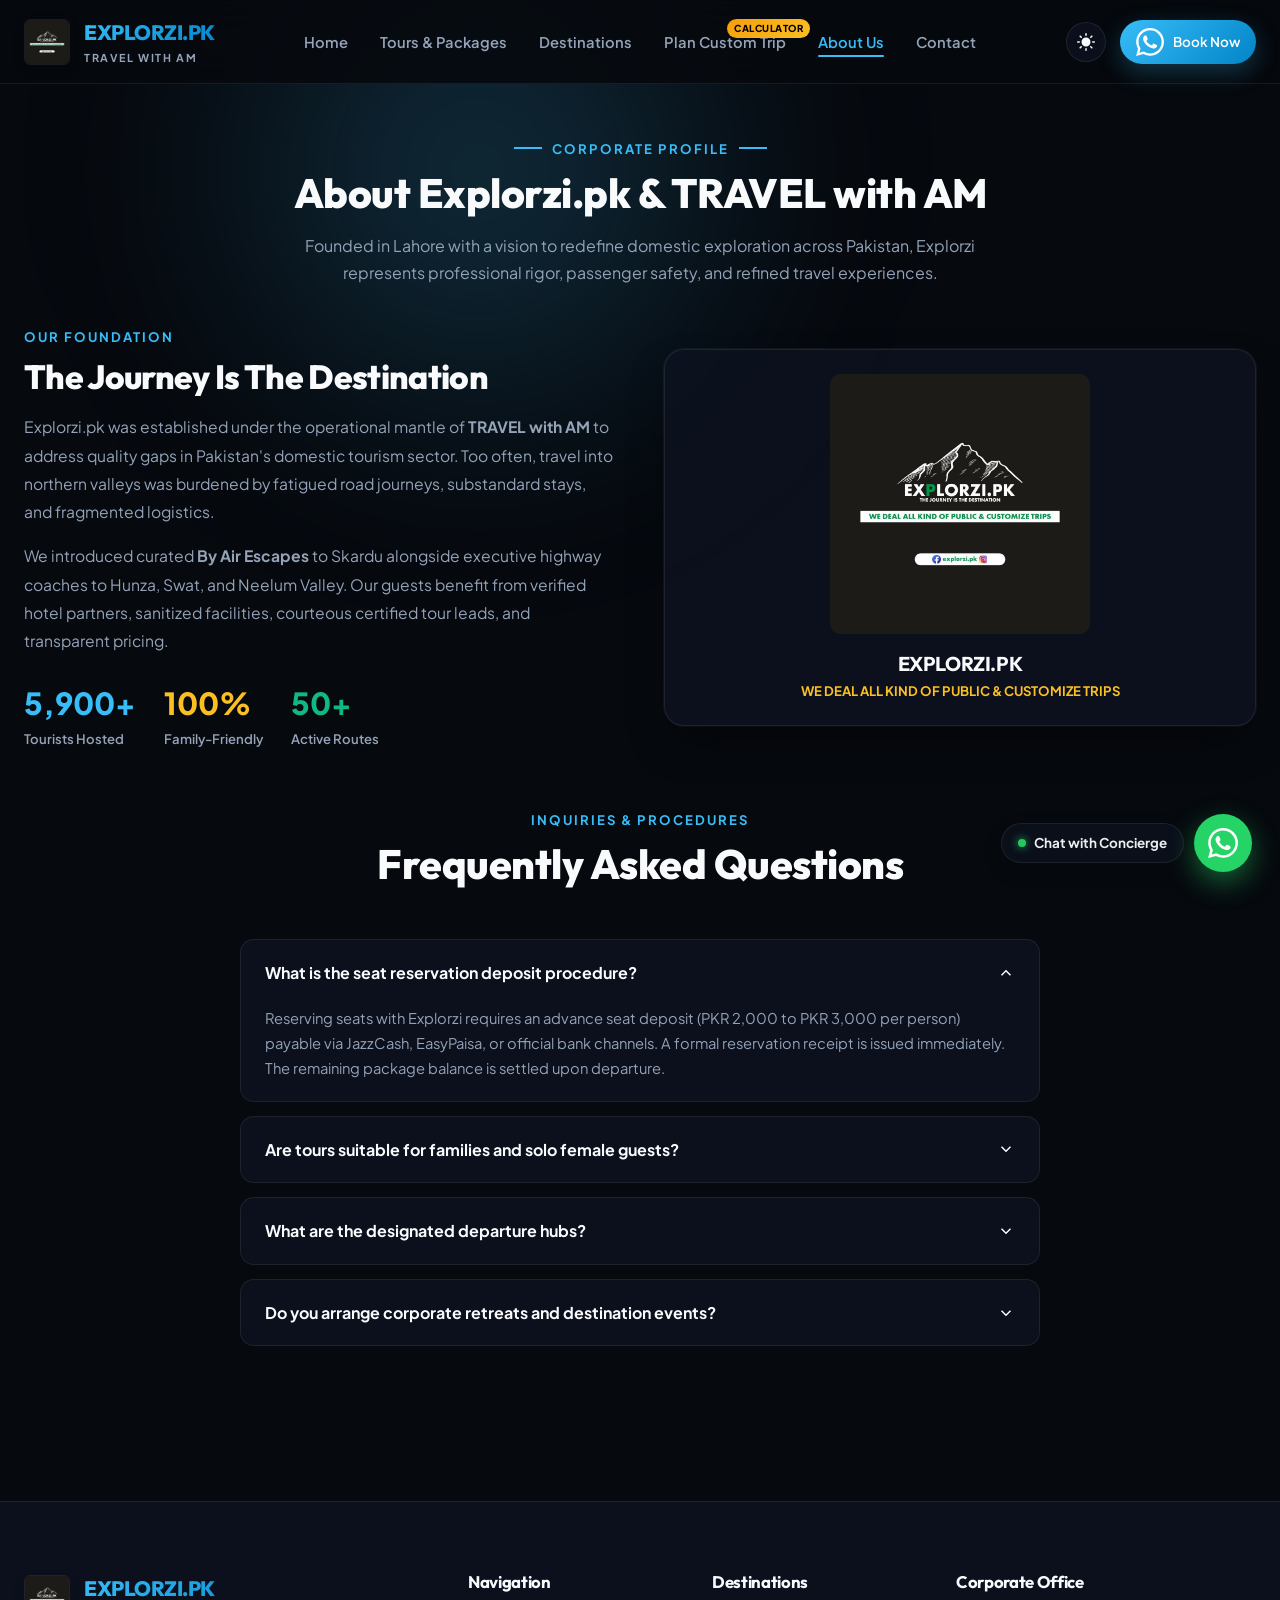
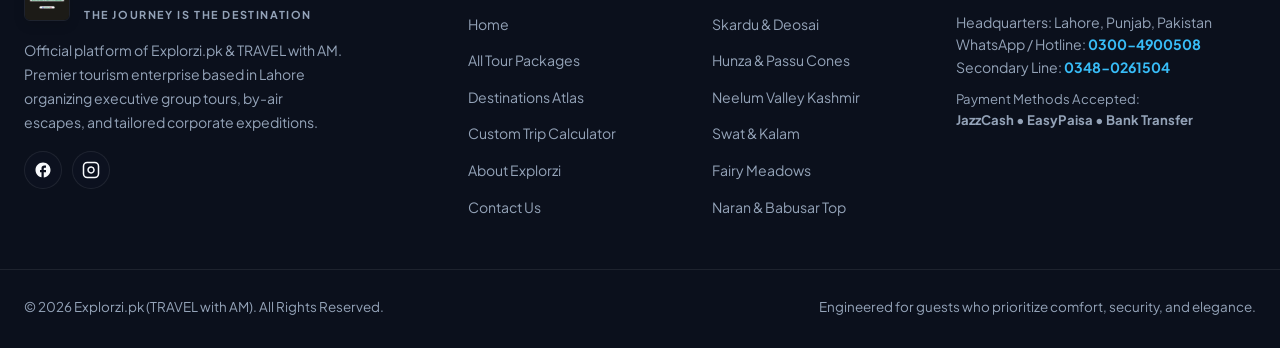
==== about.html @ ce05c4a3 "feat: complete Explorzi.pk executive website with 3D parallax, theme switch, interactive planner, an" ====
<!DOCTYPE html>
<html lang="en" data-theme="dark">
<head>
  <meta charset="UTF-8">
  <meta name="viewport" content="width=device-width, initial-scale=1.0">
  <title>About Explorzi - Explorzi.pk | TRAVEL with AM</title>
  <link rel="icon" type="image/x-icon" href="favicon.ico">
  <link rel="icon" type="image/png" sizes="32x32" href="assets/images/favicon-32x32.png">
  <link rel="icon" type="image/png" sizes="192x192" href="assets/images/favicon-192x192.png">
  <link rel="apple-touch-icon" sizes="180x180" href="assets/images/apple-touch-icon.png">
  <link rel="shortcut icon" href="assets/images/logo.png" type="image/png">
  <link rel="stylesheet" href="assets/css/style.css">
</head>
<body>

  <!-- Navigation Bar -->
  <nav class="navbar">
    <div class="container nav-container">
      <a href="index.html" class="nav-brand">
        <img src="assets/images/logo.png" alt="Explorzi.pk Logo" class="brand-logo">
        <div class="brand-text">
          <span class="brand-title">EXPLORZI.PK</span>
          <span class="brand-subtitle">TRAVEL WITH AM</span>
        </div>
      </a>

      <ul class="nav-links">
        <li><a href="index.html" class="nav-link ">Home</a></li>
        <li><a href="tours.html" class="nav-link ">Tours & Packages</a></li>
        <li><a href="destinations.html" class="nav-link ">Destinations</a></li>
        <li class="nav-badge-link">
          <a href="custom-trip.html" class="nav-link ">Plan Custom Trip</a>
          <span class="nav-badge">Calculator</span>
        </li>
        <li><a href="about.html" class="nav-link active">About Us</a></li>
        <li><a href="contact.html" class="nav-link ">Contact</a></li>
      </ul>

      <div class="nav-actions">
        <button class="theme-toggle-btn" aria-label="Toggle Theme"></button>
        <a href="https://wa.me/923004900508?text=Assalam-o-Alaikum%20Explorzi.pk!%20I%20would%20like%20to%20inquire%20about%20your%20tours." target="_blank" class="btn btn-primary btn-sm">
          <svg viewBox="0 0 24 24" width="28" height="28" fill="currentColor"><path d="M17.472 14.382c-.297-.149-1.758-.867-2.03-.967-.273-.099-.471-.148-.67.15-.197.297-.767.966-.94 1.164-.173.199-.347.223-.644.075-.297-.15-1.255-.463-2.39-1.475-.883-.788-1.48-1.761-1.653-2.059-.173-.297-.018-.458.13-.606.134-.133.298-.347.446-.52.149-.174.198-.298.298-.497.099-.198.05-.371-.025-.52-.075-.149-.669-1.612-.916-2.207-.242-.579-.487-.5-.669-.51-.173-.008-.371-.01-.57-.01-.198 0-.52.074-.792.372-.272.297-1.04 1.016-1.04 2.479 0 1.462 1.065 2.875 1.213 3.074.149.198 2.096 3.2 5.077 4.487.709.306 1.262.489 1.694.625.712.227 1.36.195 1.871.118.571-.085 1.758-.719 2.006-1.413.248-.694.248-1.289.173-1.413-.074-.124-.272-.198-.57-.347m-5.421 7.403h-.004a9.87 9.87 0 01-5.031-1.378l-.361-.214-3.741.982.998-3.648-.235-.374a9.86 9.86 0 01-1.51-5.26c.001-5.45 4.436-9.884 9.888-9.884 2.64 0 5.122 1.03 6.988 2.898a9.825 9.825 0 012.893 6.994c-.003 5.45-4.437 9.884-9.885 9.884m8.413-18.297A11.815 11.815 0 0012.05 0C5.495 0 .16 5.335.157 11.892c0 2.096.547 4.142 1.588 5.945L.057 24l6.305-1.654a11.882 11.882 0 005.683 1.448h.005c6.554 0 11.89-5.335 11.893-11.893a11.82 11.82 0 00-3.48-8.413z"/></svg>
          Book Now
        </a>
        <button class="mobile-nav-toggle" aria-label="Open Mobile Menu">
          <svg viewBox="0 0 24 24" fill="none" stroke="currentColor" stroke-width="2"><line x1="3" y1="12" x2="21" y2="12"></line><line x1="3" y1="6" x2="21" y2="6"></line><line x1="3" y1="18" x2="21" y2="18"></line></svg>
        </button>
      </div>
    </div>
  </nav>

  <!-- Mobile Drawer -->
  <div class="mobile-menu-overlay"></div>
  <aside class="mobile-menu">
    <div class="mobile-menu-header">
      <div class="nav-brand">
        <img src="assets/images/logo.png" alt="Explorzi Logo" style="height: 38px;">
        <span class="brand-title">EXPLORZI</span>
      </div>
      <button class="mobile-menu-close" aria-label="Close Menu" style="background:none;border:none;color:var(--text-main);cursor:pointer;">
        <svg width="22" height="22" viewBox="0 0 24 24" fill="none" stroke="currentColor" stroke-width="2"><line x1="18" y1="6" x2="6" y2="18"></line><line x1="6" y1="6" x2="18" y2="18"></line></svg>
      </button>
    </div>
    <ul class="mobile-menu-links">
      <li><a href="index.html" class="mobile-menu-link ">Home</a></li>
      <li><a href="tours.html" class="mobile-menu-link ">Tours & Packages</a></li>
      <li><a href="destinations.html" class="mobile-menu-link ">Destinations</a></li>
      <li><a href="custom-trip.html" class="mobile-menu-link ">Plan Custom Trip</a></li>
      <li><a href="about.html" class="mobile-menu-link active">About Us</a></li>
      <li><a href="contact.html" class="mobile-menu-link ">Contact</a></li>
    </ul>
    <div>
      <a href="https://wa.me/923004900508" target="_blank" class="btn btn-primary" style="width: 100%;">
        WhatsApp: 0300-4900508
      </a>
    </div>
  </aside>

  <div style="padding-top: 130px; padding-bottom: 30px; text-align: center;">
    <div class="container">
      <span class="hero-eyebrow" style="justify-content: center; margin-bottom: 10px;">
        <span class="hero-eyebrow-line"></span>
        <span>CORPORATE PROFILE</span>
        <span class="hero-eyebrow-line"></span>
      </span>
      <h1 class="section-title">About Explorzi.pk & TRAVEL with AM</h1>
      <p class="section-description" style="max-width: 720px; margin: 0 auto;">
        Founded in Lahore with a vision to redefine domestic exploration across Pakistan, Explorzi represents professional rigor, passenger safety, and refined travel experiences.
      </p>
    </div>
  </div>

  <section class="section" style="padding-top: 10px;">
    <div class="container">
      <div style="display: grid; grid-template-columns: repeat(auto-fit, minmax(320px, 1fr)); gap: 48px; align-items: center; margin-bottom: 60px;">
        <div>
          <span class="section-subtitle">OUR FOUNDATION</span>
          <h2 style="font-size: 2.1rem; font-weight: 800; margin-bottom: 16px;">The Journey Is The Destination</h2>
          <p style="color: var(--text-muted); font-size: 0.98rem; line-height: 1.8; margin-bottom: 16px;">
            Explorzi.pk was established under the operational mantle of <strong>TRAVEL with AM</strong> to address quality gaps in Pakistan's domestic tourism sector. Too often, travel into northern valleys was burdened by fatigued road journeys, substandard stays, and fragmented logistics.
          </p>
          <p style="color: var(--text-muted); font-size: 0.98rem; line-height: 1.8; margin-bottom: 24px;">
            We introduced curated <strong>By Air Escapes</strong> to Skardu alongside executive highway coaches to Hunza, Swat, and Neelum Valley. Our guests benefit from verified hotel partners, sanitized facilities, courteous certified tour leads, and transparent pricing.
          </p>
          <div style="display: flex; gap: 28px;">
            <div>
              <div style="font-size: 1.9rem; font-weight: 800; color: var(--primary);">5,900+</div>
              <div style="font-size: 0.82rem; color: var(--text-muted); font-weight: 600;">Tourists Hosted</div>
            </div>
            <div>
              <div style="font-size: 1.9rem; font-weight: 800; color: var(--accent-gold);">100%</div>
              <div style="font-size: 0.82rem; color: var(--text-muted); font-weight: 600;">Family-Friendly</div>
            </div>
            <div>
              <div style="font-size: 1.9rem; font-weight: 800; color: var(--accent-emerald);">50+</div>
              <div style="font-size: 0.82rem; color: var(--text-muted); font-weight: 600;">Active Routes</div>
            </div>
          </div>
        </div>

        <div class="card-3d-wrapper">
          <div class="card-3d" style="padding: 24px; text-align: center;">
            <img src="assets/images/logo.png" alt="Explorzi Mountain Crest" style="max-height: 260px; margin: 0 auto 18px; border-radius: var(--radius-sm);">
            <h3 style="font-size: 1.25rem;">EXPLORZI.PK</h3>
            <p style="font-size: 0.82rem; color: var(--accent-gold); font-weight: 700; text-transform: uppercase; margin-top: 4px;">
              WE DEAL ALL KIND OF PUBLIC & CUSTOMIZE TRIPS
            </p>
          </div>
        </div>
      </div>

      <!-- FAQ Accordion -->
      <div class="section-header">
        <span class="section-subtitle">INQUIRIES & PROCEDURES</span>
        <h2 class="section-title">Frequently Asked Questions</h2>
      </div>

      <div class="faq-wrap">
        <div class="faq-item active">
          <div class="faq-question">
            <span>What is the seat reservation deposit procedure?</span>
            <svg class="faq-icon" viewBox="0 0 24 24" fill="none" stroke="currentColor" stroke-width="2"><polyline points="6 9 12 15 18 9"></polyline></svg>
          </div>
          <div class="faq-answer">
            Reserving seats with Explorzi requires an advance seat deposit (PKR 2,000 to PKR 3,000 per person) payable via JazzCash, EasyPaisa, or official bank channels. A formal reservation receipt is issued immediately. The remaining package balance is settled upon departure.
          </div>
        </div>

        <div class="faq-item">
          <div class="faq-question">
            <span>Are tours suitable for families and solo female guests?</span>
            <svg class="faq-icon" viewBox="0 0 24 24" fill="none" stroke="currentColor" stroke-width="2"><polyline points="6 9 12 15 18 9"></polyline></svg>
          </div>
          <div class="faq-answer">
            Yes. Over sixty percent of our guests comprise families, couples, and female travel groups. We enforce rigorous safety codes, vetted hotels, and respectful staff protocols throughout all itineraries.
          </div>
        </div>

        <div class="faq-item">
          <div class="faq-question">
            <span>What are the designated departure hubs?</span>
            <svg class="faq-icon" viewBox="0 0 24 24" fill="none" stroke="currentColor" stroke-width="2"><polyline points="6 9 12 15 18 9"></polyline></svg>
          </div>
          <div class="faq-answer">
            Primary ground departures operate from Lahore (Thokar Niaz Baig / Kalma Chowk) and Islamabad/Rawalpindi (Motorway interchange terminals). Flight-inclusive packages depart from Islamabad International Airport, with connecting assistance for guests arriving from Karachi and other cities.
          </div>
        </div>

        <div class="faq-item">
          <div class="faq-question">
            <span>Do you arrange corporate retreats and destination events?</span>
            <svg class="faq-icon" viewBox="0 0 24 24" fill="none" stroke="currentColor" stroke-width="2"><polyline points="6 9 12 15 18 9"></polyline></svg>
          </div>
          <div class="faq-answer">
            Yes. We regularly handle corporate off-sites, destination weddings, and university delegations with dedicated coaches, private resort bookings, and specialized catering.
          </div>
        </div>
      </div>
    </div>
  </section>

  <!-- Booking Modal -->
  <div id="booking-modal" class="modal-overlay">
    <div class="modal-content">
      <button class="modal-close-btn" aria-label="Close Modal">&times;</button>
      <div style="margin-bottom: 20px;">
        <span class="tour-category-tag" style="position: static; display: inline-block; margin-bottom: 8px;">RESERVATION REQUEST</span>
        <h3 id="modal-tour-title" style="font-size: 1.4rem; margin-bottom: 4px;">Tour Reservation</h3>
        <div style="display: flex; gap: 14px; font-weight: 700; color: var(--accent-gold); font-size: 0.95rem;">
          <span id="modal-tour-price">PKR 0</span>
          <span>/</span>
          <span id="modal-tour-days">5 Days</span>
        </div>
      </div>

      <form id="modal-booking-form">
        <input type="hidden" id="modal-input-tour" value="">
        <div class="calc-group" style="margin-bottom: 12px;">
          <label>Full Name</label>
          <input type="text" id="modal-input-name" class="calc-control" placeholder="e.g. Muhammad Ali" required>
        </div>
        <div class="calc-group" style="margin-bottom: 12px;">
          <label>WhatsApp / Mobile Number</label>
          <input type="tel" id="modal-input-phone" class="calc-control" placeholder="0300 1234567" required>
        </div>
        <div style="display: grid; grid-template-columns: 1fr 1fr; gap: 12px; margin-bottom: 18px;">
          <div class="calc-group">
            <label>Number of Seats</label>
            <input type="number" id="modal-input-seats" class="calc-control" value="1" min="1" max="50" required>
          </div>
          <div class="calc-group">
            <label>Departure City</label>
            <select id="modal-input-city" class="calc-control">
              <option value="Lahore">Lahore (Thokar / Kalma Chowk)</option>
              <option value="Islamabad">Islamabad / Rawalpindi</option>
              <option value="Karachi">Karachi (Transit via ISB)</option>
              <option value="Faisalabad">Faisalabad</option>
            </select>
          </div>
        </div>
        <button type="submit" class="btn btn-primary" style="width: 100%; padding: 14px;">
          Confirm & Send Reservation to WhatsApp
        </button>
        <p style="font-size: 0.78rem; color: var(--text-muted); text-align: center; margin-top: 10px;">
          Advance seat reservation deposit is PKR 2,000 - 3,000 per person. Remaining balance is cleared upon departure.
        </p>
      </form>
    </div>
  </div>

  <!-- OFFICIAL WHATSAPP FLOATING WIDGET -->
  <a href="https://wa.me/923004900508?text=Assalam-o-Alaikum%20Explorzi.pk!%20I%20would%20like%20to%20inquire%20about%20your%20tours." target="_blank" class="whatsapp-widget" aria-label="Chat on WhatsApp">
    <div class="whatsapp-chip">
      <span class="whatsapp-dot"></span>
      <span>Chat with Concierge</span>
    </div>
    <div class="whatsapp-official-btn">
      <svg viewBox="0 0 24 24" width="28" height="28" fill="currentColor"><path d="M17.472 14.382c-.297-.149-1.758-.867-2.03-.967-.273-.099-.471-.148-.67.15-.197.297-.767.966-.94 1.164-.173.199-.347.223-.644.075-.297-.15-1.255-.463-2.39-1.475-.883-.788-1.48-1.761-1.653-2.059-.173-.297-.018-.458.13-.606.134-.133.298-.347.446-.52.149-.174.198-.298.298-.497.099-.198.05-.371-.025-.52-.075-.149-.669-1.612-.916-2.207-.242-.579-.487-.5-.669-.51-.173-.008-.371-.01-.57-.01-.198 0-.52.074-.792.372-.272.297-1.04 1.016-1.04 2.479 0 1.462 1.065 2.875 1.213 3.074.149.198 2.096 3.2 5.077 4.487.709.306 1.262.489 1.694.625.712.227 1.36.195 1.871.118.571-.085 1.758-.719 2.006-1.413.248-.694.248-1.289.173-1.413-.074-.124-.272-.198-.57-.347m-5.421 7.403h-.004a9.87 9.87 0 01-5.031-1.378l-.361-.214-3.741.982.998-3.648-.235-.374a9.86 9.86 0 01-1.51-5.26c.001-5.45 4.436-9.884 9.888-9.884 2.64 0 5.122 1.03 6.988 2.898a9.825 9.825 0 012.893 6.994c-.003 5.45-4.437 9.884-9.885 9.884m8.413-18.297A11.815 11.815 0 0012.05 0C5.495 0 .16 5.335.157 11.892c0 2.096.547 4.142 1.588 5.945L.057 24l6.305-1.654a11.882 11.882 0 005.683 1.448h.005c6.554 0 11.89-5.335 11.893-11.893a11.82 11.82 0 00-3.48-8.413z"/></svg>
    </div>
  </a>

  <!-- Footer -->
  <footer class="footer">
    <div class="container footer-grid">
      <div class="footer-brand">
        <a href="index.html" class="nav-brand">
          <img src="assets/images/logo.png" alt="Explorzi Logo" class="brand-logo">
          <div class="brand-text">
            <span class="brand-title">EXPLORZI.PK</span>
            <span class="brand-subtitle">THE JOURNEY IS THE DESTINATION</span>
          </div>
        </a>
        <p class="footer-desc">
          Official platform of Explorzi.pk & TRAVEL with AM. Premier tourism enterprise based in Lahore organizing executive group tours, by-air escapes, and tailored corporate expeditions.
        </p>
        <div class="social-links">
          <a href="https://www.facebook.com/explorzi.pk/" target="_blank" class="social-icon-btn" aria-label="Facebook">
            <svg width="18" height="18" viewBox="0 0 24 24" fill="currentColor"><path d="M22 12c0-5.52-4.48-10-10-10S2 6.48 2 12c0 4.84 3.44 8.87 8 9.8V15H8v-3h2V9.5C10 7.57 11.57 6 13.5 6H16v3h-2c-.55 0-1 .45-1 1v2h3v3h-3v6.95c5.05-.5 9-4.76 9-9.95z"/></svg>
          </a>
          <a href="https://instagram.com/explorzi.pk" target="_blank" class="social-icon-btn" aria-label="Instagram">
            <svg width="18" height="18" viewBox="0 0 24 24" fill="none" stroke="currentColor" stroke-width="2"><rect x="2" y="2" width="20" height="20" rx="5" ry="5"></rect><path d="M16 11.37A4 4 0 1 1 12.63 8 4 4 0 0 1 16 11.37z"></path><line x1="17.5" y1="6.5" x2="17.51" y2="6.5"></line></svg>
          </a>
        </div>
      </div>

      <div>
        <h4 class="footer-heading">Navigation</h4>
        <ul class="footer-links">
          <li><a href="index.html">Home</a></li>
          <li><a href="tours.html">All Tour Packages</a></li>
          <li><a href="destinations.html">Destinations Atlas</a></li>
          <li><a href="custom-trip.html">Custom Trip Calculator</a></li>
          <li><a href="about.html">About Explorzi</a></li>
          <li><a href="contact.html">Contact Us</a></li>
        </ul>
      </div>

      <div>
        <h4 class="footer-heading">Destinations</h4>
        <ul class="footer-links">
          <li><a href="tours.html?region=skardu">Skardu & Deosai</a></li>
          <li><a href="tours.html?region=hunza">Hunza & Passu Cones</a></li>
          <li><a href="tours.html?region=kashmir">Neelum Valley Kashmir</a></li>
          <li><a href="tours.html?region=swat">Swat & Kalam</a></li>
          <li><a href="tours.html?region=fairy-meadows">Fairy Meadows</a></li>
          <li><a href="tours.html?region=naran">Naran & Babusar Top</a></li>
        </ul>
      </div>

      <div>
        <h4 class="footer-heading">Corporate Office</h4>
        <p style="font-size: 0.88rem; color: var(--text-muted); margin-bottom: 10px; line-height: 1.6;">
          Headquarters: Lahore, Punjab, Pakistan<br>
          WhatsApp / Hotline: <a href="tel:03004900508" style="color:var(--primary); font-weight:700;">0300-4900508</a><br>
          Secondary Line: <a href="tel:03480261504" style="color:var(--primary); font-weight:700;">0348-0261504</a>
        </p>
        <p style="font-size: 0.82rem; color: var(--text-muted);">
          Payment Methods Accepted:<br>
          <strong>JazzCash • EasyPaisa • Bank Transfer</strong>
        </p>
      </div>
    </div>

    <div class="container footer-bottom">
      <div>&copy; 2026 Explorzi.pk (TRAVEL with AM). All Rights Reserved.</div>
      <div>Engineered for guests who prioritize comfort, security, and elegance.</div>
    </div>
  </footer>

  <script src="assets/js/main.js"></script>
</body>
</html>
---- assets/css/style.css ----
/* ==========================================================================
   EXPLORZI.PK - ULTRA-LUXURY EXECUTIVE DESIGN SYSTEM
   "THE JOURNEY IS THE DESTINATION"
   ========================================================================== */

@import url('https://fonts.googleapis.com/css2?family=Outfit:wght@300;400;500;600;700;800;900&family=Plus+Jakarta+Sans:wght@300;400;500;600;700;800&display=swap');

/* --- Design Tokens & Theme Variables --- */
:root {
  --font-primary: 'Plus Jakarta Sans', system-ui, -apple-system, sans-serif;
  --font-display: 'Outfit', var(--font-primary);

  /* Light Theme */
  --bg-main: #f8fafc;
  --bg-surface: rgba(255, 255, 255, 0.88);
  --bg-surface-solid: #ffffff;
  --bg-surface-elevated: #ffffff;
  --bg-glass: rgba(255, 255, 255, 0.75);
  
  --text-main: #090d16;
  --text-muted: #526071;
  --text-light: #8896a6;
  
  --border-color: rgba(226, 232, 240, 0.9);
  --border-subtle: rgba(226, 232, 240, 0.6);
  --border-glow: rgba(2, 132, 199, 0.3);
  
  --primary: #0284c7;
  --primary-hover: #0369a1;
  --primary-glow: rgba(2, 132, 199, 0.2);
  --primary-gradient: linear-gradient(135deg, #0284c7 0%, #0369a1 100%);
  
  --accent-gold: #b45309;
  --accent-gold-gradient: linear-gradient(135deg, #d97706 0%, #b45309 100%);
  --accent-emerald: #059669;
  --accent-emerald-glow: rgba(5, 150, 105, 0.15);
  
  --card-shadow: 0 16px 36px -12px rgba(15, 23, 42, 0.08), 0 0 0 1px rgba(15, 23, 42, 0.04);
  --card-hover-shadow: 0 28px 50px -15px rgba(2, 132, 199, 0.16), 0 0 0 1px rgba(2, 132, 199, 0.25);
  
  --nav-bg: rgba(255, 255, 255, 0.88);
  --hero-overlay: linear-gradient(180deg, rgba(248, 250, 252, 0.7) 0%, rgba(248, 250, 252, 0.98) 100%);
  
  --whatsapp-green: #25D366;
  --whatsapp-hover: #20BA5A;
  
  --radius-xs: 6px;
  --radius-sm: 10px;
  --radius-md: 14px;
  --radius-lg: 20px;
  --radius-xl: 28px;
  --radius-full: 9999px;
  
  --transition-smooth: all 0.3s cubic-bezier(0.16, 1, 0.3, 1);
  --transition-bounce: all 0.4s cubic-bezier(0.34, 1.56, 0.64, 1);
}

/* Dark Theme (Executive Luxury Default) */
[data-theme="dark"] {
  --bg-main: #06090e;
  --bg-surface: rgba(13, 19, 32, 0.78);
  --bg-surface-solid: #0b101c;
  --bg-surface-elevated: #111728;
  --bg-glass: rgba(13, 19, 32, 0.65);
  
  --text-main: #f8fafc;
  --text-muted: #94a3b8;
  --text-light: #64748b;
  
  --border-color: rgba(255, 255, 255, 0.08);
  --border-subtle: rgba(255, 255, 255, 0.04);
  --border-glow: rgba(56, 189, 248, 0.35);
  
  --primary: #38bdf8;
  --primary-hover: #7dd3fc;
  --primary-glow: rgba(56, 189, 248, 0.25);
  --primary-gradient: linear-gradient(135deg, #38bdf8 0%, #0284c7 100%);
  
  --accent-gold: #fbbf24;
  --accent-gold-gradient: linear-gradient(135deg, #f59e0b 0%, #fbbf24 100%);
  --accent-emerald: #10b981;
  --accent-emerald-glow: rgba(16, 185, 129, 0.25);
  
  --card-shadow: 0 20px 45px -15px rgba(0, 0, 0, 0.6), 0 0 0 1px rgba(255, 255, 255, 0.05);
  --card-hover-shadow: 0 30px 60px -15px rgba(56, 189, 248, 0.2), 0 0 0 1px rgba(56, 189, 248, 0.35);
  
  --nav-bg: rgba(6, 9, 14, 0.85);
  --hero-overlay: linear-gradient(180deg, rgba(6, 9, 14, 0.6) 0%, rgba(6, 9, 14, 0.98) 100%);
}

/* --- Base & Reset --- */
*, *::before, *::after {
  box-sizing: border-box;
  margin: 0;
  padding: 0;
}

html {
  scroll-behavior: smooth;
  font-size: 16px;
  color-scheme: light dark;
}

body {
  font-family: var(--font-primary);
  background-color: var(--bg-main);
  color: var(--text-main);
  line-height: 1.6;
  min-height: 100vh;
  overflow-x: hidden;
  transition: background-color 0.35s ease, color 0.35s ease;
  position: relative;
  -webkit-font-smoothing: antialiased;
}

/* Ambient glow accents */
body::before {
  content: '';
  position: fixed;
  top: -20%;
  left: 10%;
  width: 700px;
  height: 700px;
  background: radial-gradient(circle, var(--primary-glow) 0%, transparent 65%);
  filter: blur(100px);
  z-index: -1;
  pointer-events: none;
}

h1, h2, h3, h4, h5, h6 {
  font-family: var(--font-display);
  font-weight: 700;
  line-height: 1.2;
  color: var(--text-main);
  letter-spacing: -0.02em;
}

a {
  color: inherit;
  text-decoration: none;
  transition: var(--transition-smooth);
}

img {
  max-width: 100%;
  height: auto;
  display: block;
}

.container {
  width: 100%;
  max-width: 1280px;
  margin: 0 auto;
  padding: 0 24px;
}

/* SVG icon utilities */
.icon-svg {
  width: 18px;
  height: 18px;
  stroke: currentColor;
  fill: none;
  stroke-width: 2;
  stroke-linecap: round;
  stroke-linejoin: round;
  display: inline-block;
  vertical-align: middle;
  flex-shrink: 0;
}

.star-rating {
  display: inline-flex;
  gap: 3px;
  color: var(--accent-gold);
}

.star-icon {
  width: 15px;
  height: 15px;
  fill: currentColor;
}

/* --- Navigation Bar --- */
.navbar {
  position: fixed;
  top: 0;
  left: 0;
  right: 0;
  height: 84px;
  background: var(--nav-bg);
  backdrop-filter: blur(20px);
  -webkit-backdrop-filter: blur(20px);
  border-bottom: 1px solid var(--border-color);
  z-index: 1000;
  transition: var(--transition-smooth);
}

.navbar.scrolled {
  height: 70px;
  box-shadow: 0 10px 30px rgba(0, 0, 0, 0.12);
}

.nav-container {
  display: flex;
  align-items: center;
  justify-content: space-between;
  height: 100%;
}

.nav-brand {
  display: flex;
  align-items: center;
  gap: 14px;
}

.brand-logo {
  height: 46px;
  width: auto;
  border-radius: var(--radius-xs);
  border: 1px solid var(--border-color);
  box-shadow: 0 4px 12px rgba(0,0,0,0.12);
  transition: var(--transition-bounce);
}

.brand-logo:hover {
  transform: scale(1.05);
}

.brand-text {
  display: flex;
  flex-direction: column;
}

.brand-title {
  font-family: var(--font-display);
  font-size: 1.3rem;
  font-weight: 800;
  letter-spacing: -0.5px;
  background: var(--primary-gradient);
  -webkit-background-clip: text;
  -webkit-text-fill-color: transparent;
}

.brand-subtitle {
  font-size: 0.68rem;
  font-weight: 700;
  color: var(--text-muted);
  text-transform: uppercase;
  letter-spacing: 1.6px;
}

.nav-links {
  display: flex;
  align-items: center;
  gap: 32px;
  list-style: none;
}

.nav-link {
  font-size: 0.92rem;
  font-weight: 600;
  color: var(--text-muted);
  position: relative;
  padding: 6px 0;
}

.nav-link:hover, .nav-link.active {
  color: var(--primary);
}

.nav-link::after {
  content: '';
  position: absolute;
  bottom: 0;
  left: 0;
  width: 0%;
  height: 2px;
  background: var(--primary);
  border-radius: var(--radius-full);
  transition: width 0.25s ease;
}

.nav-link:hover::after, .nav-link.active::after {
  width: 100%;
}

.nav-badge-link {
  position: relative;
}

.nav-badge {
  position: absolute;
  top: -10px;
  right: -24px;
  background: var(--accent-gold-gradient);
  color: #000;
  font-size: 0.6rem;
  font-weight: 800;
  padding: 2px 7px;
  border-radius: var(--radius-full);
  letter-spacing: 0.5px;
  text-transform: uppercase;
}

.nav-actions {
  display: flex;
  align-items: center;
  gap: 14px;
}

/* Theme Toggle Button */
.theme-toggle-btn {
  background: var(--bg-surface);
  border: 1px solid var(--border-color);
  color: var(--text-main);
  width: 40px;
  height: 40px;
  border-radius: var(--radius-full);
  display: flex;
  align-items: center;
  justify-content: center;
  cursor: pointer;
  transition: var(--transition-bounce);
}

.theme-toggle-btn:hover {
  border-color: var(--primary);
  box-shadow: 0 0 12px var(--primary-glow);
}

.theme-toggle-btn svg {
  width: 18px;
  height: 18px;
  fill: currentColor;
}

/* Professional Buttons */
.btn {
  display: inline-flex;
  align-items: center;
  justify-content: center;
  gap: 9px;
  padding: 12px 24px;
  font-family: var(--font-primary);
  font-size: 0.92rem;
  font-weight: 600;
  border-radius: var(--radius-full);
  cursor: pointer;
  transition: var(--transition-smooth);
  border: none;
  outline: none;
  white-space: nowrap;
}

.btn-primary {
  background: var(--primary-gradient);
  color: #ffffff;
  box-shadow: 0 8px 24px var(--primary-glow);
}

.btn-primary:hover {
  transform: translateY(-2px);
  filter: brightness(1.08);
  box-shadow: 0 12px 28px var(--primary-glow);
}

.btn-secondary {
  background: var(--bg-surface);
  color: var(--text-main);
  border: 1px solid var(--border-color);
  backdrop-filter: blur(10px);
}

.btn-secondary:hover {
  background: var(--bg-surface-solid);
  border-color: var(--primary);
  transform: translateY(-2px);
}

.btn-gold {
  background: var(--accent-gold-gradient);
  color: #090d16;
  font-weight: 700;
  box-shadow: 0 8px 24px rgba(217, 119, 6, 0.25);
}

.btn-gold:hover {
  transform: translateY(-2px);
  box-shadow: 0 12px 30px rgba(217, 119, 6, 0.35);
}

.btn-sm {
  padding: 8px 16px;
  font-size: 0.84rem;
}

.btn-lg {
  padding: 15px 32px;
  font-size: 1rem;
}

/* Mobile Toggle */
.mobile-nav-toggle {
  display: none;
  background: none;
  border: none;
  cursor: pointer;
  color: var(--text-main);
  padding: 4px;
}

.mobile-nav-toggle svg {
  width: 26px;
  height: 26px;
}

/* Mobile Drawer */
.mobile-menu {
  position: fixed;
  top: 0;
  right: -100%;
  width: 84%;
  max-width: 360px;
  height: 100vh;
  background: var(--bg-surface-solid);
  border-left: 1px solid var(--border-color);
  padding: 28px 24px;
  z-index: 2000;
  display: flex;
  flex-direction: column;
  justify-content: space-between;
  transition: right 0.35s cubic-bezier(0.16, 1, 0.3, 1);
  box-shadow: -10px 0 30px rgba(0, 0, 0, 0.3);
}

.mobile-menu.open {
  right: 0;
}

.mobile-menu-overlay {
  position: fixed;
  inset: 0;
  background: rgba(0, 0, 0, 0.6);
  backdrop-filter: blur(6px);
  z-index: 1999;
  opacity: 0;
  pointer-events: none;
  transition: opacity 0.3s ease;
}

.mobile-menu-overlay.open {
  opacity: 1;
  pointer-events: auto;
}

.mobile-menu-header {
  display: flex;
  align-items: center;
  justify-content: space-between;
  padding-bottom: 18px;
  border-bottom: 1px solid var(--border-color);
}

.mobile-menu-links {
  display: flex;
  flex-direction: column;
  gap: 16px;
  margin: 24px 0;
  list-style: none;
}

.mobile-menu-link {
  font-size: 1.1rem;
  font-weight: 600;
  color: var(--text-main);
  padding: 6px 0;
}

.mobile-menu-link:hover, .mobile-menu-link.active {
  color: var(--primary);
}

/* ==========================================================================
   NEW PROFESSIONAL HERO SECTION (Asymmetric Split Layout)
   ========================================================================== */
.hero-split {
  position: relative;
  min-height: calc(100vh - 84px);
  padding-top: 120px;
  padding-bottom: 70px;
  display: flex;
  align-items: center;
  overflow: hidden;
}

.hero-bg-wrapper {
  position: absolute;
  inset: 0;
  z-index: -2;
}

.hero-bg-img {
  width: 100%;
  height: 100%;
  object-fit: cover;
  object-position: center;
  opacity: 0.28;
  transform: scale(1.04);
}

.hero-overlay {
  position: absolute;
  inset: 0;
  background: var(--hero-overlay);
  z-index: -1;
}

.hero-grid {
  display: grid;
  grid-template-columns: 1.15fr 0.85fr;
  gap: 56px;
  align-items: center;
  margin-bottom: 48px;
}

/* Hero Left Column */
.hero-left {
  display: flex;
  flex-direction: column;
  gap: 24px;
}

.hero-eyebrow {
  display: inline-flex;
  align-items: center;
  gap: 10px;
  font-size: 0.82rem;
  font-weight: 700;
  letter-spacing: 2px;
  text-transform: uppercase;
  color: var(--primary);
}

.hero-eyebrow-line {
  width: 28px;
  height: 2px;
  background: var(--primary);
}

.hero-title {
  font-size: clamp(2.4rem, 4.2vw, 3.8rem);
  font-weight: 800;
  line-height: 1.15;
  letter-spacing: -0.03em;
}

.hero-title span.gradient-text {
  background: linear-gradient(135deg, var(--primary) 0%, #38bdf8 50%, var(--accent-gold) 100%);
  -webkit-background-clip: text;
  -webkit-text-fill-color: transparent;
}

.hero-lead {
  font-size: 1.1rem;
  color: var(--text-muted);
  line-height: 1.7;
  max-width: 580px;
}

.hero-actions {
  display: flex;
  align-items: center;
  gap: 16px;
  flex-wrap: wrap;
}

.hero-trust-bar {
  display: flex;
  align-items: center;
  gap: 20px;
  padding-top: 14px;
  border-top: 1px solid var(--border-color);
  margin-top: 8px;
}

.trust-item {
  display: flex;
  align-items: center;
  gap: 8px;
  font-size: 0.84rem;
  font-weight: 600;
  color: var(--text-muted);
}

/* Hero Right Column (Featured 3D Showcase Card) */
.hero-showcase-wrapper {
  perspective: 1200px;
}

.hero-showcase-card {
  background: var(--bg-surface);
  border: 1px solid var(--border-color);
  border-radius: var(--radius-xl);
  overflow: hidden;
  box-shadow: var(--card-hover-shadow);
  backdrop-filter: blur(16px);
  position: relative;
  transition: transform 0.25s cubic-bezier(0.2, 0, 0.2, 1);
}

.showcase-media {
  position: relative;
  height: 260px;
  overflow: hidden;
}

.showcase-img {
  width: 100%;
  height: 100%;
  object-fit: cover;
  transition: transform 0.6s ease;
}

.hero-showcase-card:hover .showcase-img {
  transform: scale(1.06);
}

.showcase-badge-top {
  position: absolute;
  top: 16px;
  left: 16px;
  background: rgba(9, 13, 22, 0.82);
  border: 1px solid rgba(255, 255, 255, 0.15);
  color: #fff;
  font-size: 0.72rem;
  font-weight: 700;
  padding: 6px 14px;
  border-radius: var(--radius-full);
  letter-spacing: 1px;
  text-transform: uppercase;
}

.showcase-price-tag {
  position: absolute;
  bottom: 16px;
  right: 16px;
  background: var(--bg-surface-solid);
  border: 1px solid var(--border-color);
  padding: 6px 16px;
  border-radius: var(--radius-full);
  font-family: var(--font-display);
  font-size: 1.15rem;
  font-weight: 800;
  color: var(--primary);
  box-shadow: 0 4px 15px rgba(0,0,0,0.2);
}

.showcase-body {
  padding: 24px;
  display: flex;
  flex-direction: column;
  gap: 12px;
}

.showcase-title {
  font-size: 1.28rem;
  font-weight: 700;
}

.showcase-perks {
  display: grid;
  grid-template-columns: 1fr 1fr;
  gap: 10px;
  margin: 6px 0 12px;
}

.showcase-perk {
  display: flex;
  align-items: center;
  gap: 7px;
  font-size: 0.82rem;
  color: var(--text-muted);
  font-weight: 500;
}

/* Quick Search Console Below Hero */
.hero-search-console {
  background: var(--bg-surface);
  border: 1px solid var(--border-color);
  border-radius: var(--radius-xl);
  padding: 16px 24px;
  box-shadow: var(--card-shadow);
  display: grid;
  grid-template-columns: repeat(3, 1fr) auto;
  gap: 16px;
  align-items: center;
  backdrop-filter: blur(16px);
}

.search-field {
  display: flex;
  flex-direction: column;
  gap: 5px;
  text-align: left;
  padding: 6px 12px;
  border-right: 1px solid var(--border-color);
}

.search-field:last-of-type {
  border-right: none;
}

.search-field label {
  font-size: 0.72rem;
  font-weight: 700;
  text-transform: uppercase;
  letter-spacing: 1px;
  color: var(--text-muted);
}

.search-field select, .search-field input {
  background: transparent;
  border: none;
  outline: none;
  font-family: var(--font-primary);
  font-size: 0.95rem;
  font-weight: 600;
  color: var(--text-main);
  cursor: pointer;
}

/* Stats Counter Section */
.stats-strip {
  padding: 36px 0;
  background: var(--bg-surface);
  border-top: 1px solid var(--border-color);
  border-bottom: 1px solid var(--border-color);
  backdrop-filter: blur(12px);
}

.stats-grid {
  display: grid;
  grid-template-columns: repeat(4, 1fr);
  gap: 24px;
  text-align: center;
}

.stat-item {
  display: flex;
  flex-direction: column;
  gap: 4px;
}

.stat-number {
  font-family: var(--font-display);
  font-size: 2.4rem;
  font-weight: 800;
  color: var(--primary);
  line-height: 1;
}

.stat-label {
  font-size: 0.84rem;
  font-weight: 600;
  color: var(--text-muted);
  text-transform: uppercase;
  letter-spacing: 0.5px;
}

/* --- Section Layouts --- */
.section {
  padding: 85px 0;
  position: relative;
}

.section-header {
  text-align: center;
  max-width: 700px;
  margin: 0 auto 50px;
}

.section-subtitle {
  font-size: 0.82rem;
  font-weight: 700;
  text-transform: uppercase;
  letter-spacing: 2px;
  color: var(--primary);
  margin-bottom: 10px;
  display: block;
}

.section-title {
  font-size: clamp(1.9rem, 3.2vw, 2.6rem);
  font-weight: 800;
  letter-spacing: -0.5px;
  margin-bottom: 14px;
}

.section-description {
  font-size: 1rem;
  color: var(--text-muted);
  line-height: 1.7;
}

/* --- 3D Parallax & Tilt Card System --- */
.card-3d-wrapper {
  perspective: 1200px;
  transform-style: preserve-3d;
}

.card-3d {
  background: var(--bg-surface);
  border: 1px solid var(--border-color);
  border-radius: var(--radius-lg);
  overflow: hidden;
  box-shadow: var(--card-shadow);
  transition: transform 0.2s cubic-bezier(0.2, 0, 0.2, 1), box-shadow 0.3s ease, border-color 0.3s ease;
  position: relative;
  transform-style: preserve-3d;
  will-change: transform;
}

.card-3d:hover {
  box-shadow: var(--card-hover-shadow);
  border-color: var(--border-glow);
}

.card-glare {
  position: absolute;
  inset: 0;
  background: radial-gradient(circle at var(--mouse-x, 50%) var(--mouse-y, 50%), rgba(255, 255, 255, 0.12) 0%, transparent 60%);
  pointer-events: none;
  opacity: 0;
  transition: opacity 0.3s ease;
  z-index: 10;
  border-radius: inherit;
}

.card-3d:hover .card-glare {
  opacity: 1;
}

.tour-card-image-wrap {
  position: relative;
  height: 230px;
  overflow: hidden;
}

.tour-card-img {
  width: 100%;
  height: 100%;
  object-fit: cover;
  transition: transform 0.6s cubic-bezier(0.16, 1, 0.3, 1);
}

.card-3d:hover .tour-card-img {
  transform: scale(1.08);
}

.tour-category-tag {
  position: absolute;
  top: 14px;
  left: 14px;
  background: rgba(9, 13, 22, 0.8);
  backdrop-filter: blur(8px);
  color: #ffffff;
  font-size: 0.72rem;
  font-weight: 700;
  padding: 5px 12px;
  border-radius: var(--radius-full);
  border: 1px solid rgba(255, 255, 255, 0.18);
  text-transform: uppercase;
  letter-spacing: 0.5px;
  transform: translateZ(30px);
}

.tour-price-badge {
  position: absolute;
  bottom: 14px;
  right: 14px;
  background: var(--bg-surface-solid);
  color: var(--primary);
  font-family: var(--font-display);
  font-size: 1.1rem;
  font-weight: 800;
  padding: 5px 14px;
  border-radius: var(--radius-full);
  box-shadow: 0 4px 15px rgba(0,0,0,0.2);
  border: 1px solid var(--border-color);
  transform: translateZ(35px);
}

.tour-card-body {
  padding: 22px;
  display: flex;
  flex-direction: column;
  gap: 12px;
  transform: translateZ(20px);
}

.tour-meta-row {
  display: flex;
  align-items: center;
  justify-content: space-between;
  font-size: 0.8rem;
  font-weight: 600;
  color: var(--text-muted);
}

.tour-meta-item {
  display: flex;
  align-items: center;
  gap: 6px;
}

.tour-card-title {
  font-size: 1.24rem;
  font-weight: 700;
  line-height: 1.3;
}

.tour-card-desc {
  font-size: 0.88rem;
  color: var(--text-muted);
  line-height: 1.6;
  display: -webkit-box;
  -webkit-line-clamp: 2;
  -webkit-box-orient: vertical;
  overflow: hidden;
}

.tour-highlights-list {
  display: flex;
  flex-wrap: wrap;
  gap: 6px;
  margin: 4px 0;
}

.highlight-chip {
  font-size: 0.72rem;
  font-weight: 600;
  background: var(--bg-surface-solid);
  border: 1px solid var(--border-color);
  padding: 4px 9px;
  border-radius: var(--radius-xs);
  color: var(--text-muted);
}

.tour-card-footer {
  display: flex;
  align-items: center;
  justify-content: space-between;
  padding-top: 14px;
  border-top: 1px solid var(--border-color);
  margin-top: 4px;
}

.tours-grid {
  display: grid;
  grid-template-columns: repeat(auto-fit, minmax(320px, 1fr));
  gap: 30px;
}

/* Filter Tabs */
.filter-tabs-wrap {
  display: flex;
  align-items: center;
  justify-content: center;
  gap: 8px;
  flex-wrap: wrap;
  margin-bottom: 44px;
}

.filter-tab {
  background: var(--bg-surface);
  border: 1px solid var(--border-color);
  color: var(--text-muted);
  padding: 9px 20px;
  border-radius: var(--radius-full);
  font-family: var(--font-primary);
  font-size: 0.88rem;
  font-weight: 600;
  cursor: pointer;
  transition: var(--transition-smooth);
}

.filter-tab:hover, .filter-tab.active {
  background: var(--primary);
  color: #ffffff;
  border-color: var(--primary);
  box-shadow: 0 6px 18px var(--primary-glow);
}

/* Why Choose Us Feature Cards */
.features-grid {
  display: grid;
  grid-template-columns: repeat(auto-fit, minmax(260px, 1fr));
  gap: 26px;
}

.feature-card {
  background: var(--bg-surface);
  border: 1px solid var(--border-color);
  border-radius: var(--radius-lg);
  padding: 32px 26px;
  text-align: left;
  transition: var(--transition-smooth);
  position: relative;
}

.feature-card:hover {
  transform: translateY(-6px);
  border-color: var(--primary);
  box-shadow: var(--card-hover-shadow);
}

.feature-icon-wrap {
  width: 56px;
  height: 56px;
  border-radius: var(--radius-md);
  background: var(--primary-glow);
  display: flex;
  align-items: center;
  justify-content: center;
  color: var(--primary);
  margin-bottom: 20px;
  border: 1px solid var(--border-color);
}

.feature-icon-wrap svg {
  width: 26px;
  height: 26px;
}

.feature-title {
  font-size: 1.2rem;
  margin-bottom: 10px;
}

.feature-desc {
  font-size: 0.9rem;
  color: var(--text-muted);
  line-height: 1.6;
}

/* Testimonial Cards */
.testimonials-grid {
  display: grid;
  grid-template-columns: repeat(auto-fit, minmax(320px, 1fr));
  gap: 26px;
}

.testimonial-card {
  background: var(--bg-surface);
  border: 1px solid var(--border-color);
  border-radius: var(--radius-lg);
  padding: 30px;
  display: flex;
  flex-direction: column;
  gap: 16px;
}

.testimonial-text {
  font-size: 0.96rem;
  color: var(--text-main);
  line-height: 1.65;
}

.testimonial-user {
  display: flex;
  align-items: center;
  gap: 14px;
  margin-top: auto;
}

.testimonial-avatar {
  width: 44px;
  height: 44px;
  border-radius: 50%;
  object-fit: cover;
  border: 2px solid var(--primary);
}

.user-name {
  font-weight: 700;
  font-size: 0.92rem;
}

.user-trip {
  font-size: 0.78rem;
  color: var(--text-muted);
}

/* Custom Trip Calculator Form */
.calculator-card {
  background: var(--bg-surface-solid);
  border: 1px solid var(--border-color);
  border-radius: var(--radius-xl);
  padding: 36px;
  box-shadow: var(--card-shadow);
  max-width: 900px;
  margin: 0 auto;
}

.calc-step-header {
  display: flex;
  align-items: center;
  gap: 12px;
  margin-bottom: 20px;
  border-bottom: 1px solid var(--border-color);
  padding-bottom: 12px;
}

.calc-step-num {
  width: 30px;
  height: 30px;
  border-radius: 50%;
  background: var(--primary);
  color: #fff;
  display: flex;
  align-items: center;
  justify-content: center;
  font-weight: 700;
  font-size: 0.85rem;
}

.calc-grid {
  display: grid;
  grid-template-columns: repeat(auto-fit, minmax(240px, 1fr));
  gap: 20px;
  margin-bottom: 28px;
}

.calc-group {
  display: flex;
  flex-direction: column;
  gap: 7px;
}

.calc-group label {
  font-weight: 600;
  font-size: 0.88rem;
  color: var(--text-main);
}

.calc-control {
  background: var(--bg-main);
  border: 1px solid var(--border-color);
  border-radius: var(--radius-sm);
  padding: 12px 16px;
  font-family: var(--font-primary);
  font-size: 0.92rem;
  color: var(--text-main);
  outline: none;
  transition: var(--transition-smooth);
}

.calc-control:focus {
  border-color: var(--primary);
  box-shadow: 0 0 0 3px var(--primary-glow);
}

.calc-result-box {
  background: var(--bg-surface);
  border: 1px solid var(--border-glow);
  border-radius: var(--radius-lg);
  padding: 28px;
  text-align: center;
  display: flex;
  flex-direction: column;
  align-items: center;
  gap: 14px;
  margin-top: 28px;
}

.calc-price-display {
  font-family: var(--font-display);
  font-size: 2.6rem;
  font-weight: 800;
  color: var(--accent-gold);
  line-height: 1;
}

/* FAQ Accordion */
.faq-wrap {
  max-width: 800px;
  margin: 0 auto;
  display: flex;
  flex-direction: column;
  gap: 14px;
}

.faq-item {
  background: var(--bg-surface);
  border: 1px solid var(--border-color);
  border-radius: var(--radius-md);
  overflow: hidden;
  transition: var(--transition-smooth);
}

.faq-question {
  padding: 20px 24px;
  font-size: 1rem;
  font-weight: 700;
  cursor: pointer;
  display: flex;
  align-items: center;
  justify-content: space-between;
  user-select: none;
}

.faq-icon {
  width: 18px;
  height: 18px;
  transition: transform 0.3s ease;
}

.faq-item.active .faq-icon {
  transform: rotate(180deg);
}

.faq-answer {
  max-height: 0;
  overflow: hidden;
  transition: max-height 0.35s ease, padding 0.35s ease;
  padding: 0 24px;
  color: var(--text-muted);
  font-size: 0.92rem;
  line-height: 1.7;
}

.faq-item.active .faq-answer {
  max-height: 300px;
  padding-bottom: 20px;
}

/* Contact Grid */
.contact-grid {
  display: grid;
  grid-template-columns: 1fr 1.3fr;
  gap: 44px;
}

.contact-card-info {
  background: var(--bg-surface);
  border: 1px solid var(--border-color);
  border-radius: var(--radius-xl);
  padding: 32px;
  display: flex;
  flex-direction: column;
  gap: 24px;
}

.contact-method-item {
  display: flex;
  align-items: flex-start;
  gap: 14px;
}

.contact-icon-bubble {
  width: 44px;
  height: 44px;
  border-radius: 50%;
  background: var(--primary-glow);
  color: var(--primary);
  display: flex;
  align-items: center;
  justify-content: center;
  flex-shrink: 0;
}

.contact-form-box {
  background: var(--bg-surface-solid);
  border: 1px solid var(--border-color);
  border-radius: var(--radius-xl);
  padding: 36px;
  box-shadow: var(--card-shadow);
}

/* Modal Dialog */
.modal-overlay {
  position: fixed;
  inset: 0;
  background: rgba(0, 0, 0, 0.75);
  backdrop-filter: blur(8px);
  z-index: 3000;
  display: flex;
  align-items: center;
  justify-content: center;
  padding: 20px;
  opacity: 0;
  pointer-events: none;
  transition: opacity 0.3s ease;
}

.modal-overlay.active {
  opacity: 1;
  pointer-events: auto;
}

.modal-content {
  background: var(--bg-surface-solid);
  border: 1px solid var(--border-color);
  border-radius: var(--radius-xl);
  max-width: 620px;
  width: 100%;
  max-height: 90vh;
  overflow-y: auto;
  padding: 32px;
  position: relative;
  box-shadow: 0 25px 60px rgba(0, 0, 0, 0.5);
  transform: scale(0.96);
  transition: transform 0.25s ease;
}

.modal-overlay.active .modal-content {
  transform: scale(1);
}

.modal-close-btn {
  position: absolute;
  top: 18px;
  right: 18px;
  background: var(--bg-surface);
  border: 1px solid var(--border-color);
  width: 32px;
  height: 32px;
  border-radius: 50%;
  display: flex;
  align-items: center;
  justify-content: center;
  cursor: pointer;
  color: var(--text-main);
  transition: var(--transition-smooth);
}

.modal-close-btn:hover {
  background: var(--bg-main);
  transform: rotate(90deg);
}

/* ==========================================================================
   OFFICIAL WHATSAPP FLOATING WIDGET
   ========================================================================== */
.whatsapp-widget {
  position: fixed;
  bottom: 28px;
  right: 28px;
  z-index: 999;
  display: flex;
  align-items: center;
  gap: 10px;
  text-decoration: none;
}

.whatsapp-chip {
  background: var(--bg-surface-solid);
  border: 1px solid var(--border-color);
  color: var(--text-main);
  font-size: 0.84rem;
  font-weight: 700;
  padding: 8px 16px;
  border-radius: var(--radius-full);
  box-shadow: 0 8px 24px rgba(0, 0, 0, 0.15);
  display: flex;
  align-items: center;
  gap: 8px;
  transition: var(--transition-smooth);
  opacity: 0.95;
}

.whatsapp-widget:hover .whatsapp-chip {
  transform: translateX(-4px);
  border-color: var(--whatsapp-green);
  opacity: 1;
}

.whatsapp-dot {
  width: 8px;
  height: 8px;
  border-radius: 50%;
  background: var(--whatsapp-green);
  box-shadow: 0 0 8px var(--whatsapp-green);
}

.whatsapp-official-btn {
  width: 58px;
  height: 58px;
  background-color: var(--whatsapp-green);
  color: #ffffff;
  border-radius: 50%;
  display: flex;
  align-items: center;
  justify-content: center;
  box-shadow: 0 10px 28px rgba(37, 211, 102, 0.45);
  transition: var(--transition-bounce);
  position: relative;
  flex-shrink: 0;
}

.whatsapp-official-btn:hover {
  transform: scale(1.08) translateY(-3px);
  background-color: var(--whatsapp-hover);
  box-shadow: 0 14px 34px rgba(37, 211, 102, 0.6);
}

.whatsapp-official-btn svg {
  width: 30px;
  height: 30px;
  fill: #ffffff;
}

/* --- Footer --- */
.footer {
  background: var(--bg-surface-solid);
  border-top: 1px solid var(--border-color);
  padding: 70px 0 30px;
  margin-top: 70px;
}

.footer-grid {
  display: grid;
  grid-template-columns: 2fr 1fr 1fr 1.5fr;
  gap: 44px;
  margin-bottom: 50px;
}

.footer-brand {
  display: flex;
  flex-direction: column;
  gap: 16px;
}

.footer-desc {
  font-size: 0.88rem;
  color: var(--text-muted);
  line-height: 1.7;
  max-width: 320px;
}

.footer-heading {
  font-size: 1.05rem;
  font-weight: 700;
  margin-bottom: 18px;
}

.footer-links {
  list-style: none;
  display: flex;
  flex-direction: column;
  gap: 11px;
}

.footer-links a {
  color: var(--text-muted);
  font-size: 0.88rem;
}

.footer-links a:hover {
  color: var(--primary);
  transform: translateX(4px);
}

.social-links {
  display: flex;
  gap: 10px;
}

.social-icon-btn {
  width: 38px;
  height: 38px;
  border-radius: 50%;
  background: var(--bg-surface);
  border: 1px solid var(--border-color);
  display: flex;
  align-items: center;
  justify-content: center;
  color: var(--text-main);
  transition: var(--transition-smooth);
}

.social-icon-btn:hover {
  background: var(--primary);
  color: #fff;
  border-color: var(--primary);
  transform: translateY(-2px);
}

.footer-bottom {
  display: flex;
  align-items: center;
  justify-content: space-between;
  padding-top: 26px;
  border-top: 1px solid var(--border-color);
  font-size: 0.84rem;
  color: var(--text-muted);
  flex-wrap: wrap;
  gap: 14px;
}

/* Toast */
.toast-msg {
  position: fixed;
  bottom: 96px;
  right: 28px;
  background: var(--bg-surface-solid);
  border: 1px solid var(--accent-emerald);
  color: var(--text-main);
  padding: 14px 22px;
  border-radius: var(--radius-md);
  box-shadow: 0 10px 30px rgba(0,0,0,0.25);
  display: flex;
  align-items: center;
  gap: 10px;
  font-weight: 600;
  font-size: 0.9rem;
  z-index: 4000;
  transform: translateY(100px);
  opacity: 0;
  transition: var(--transition-smooth);
}

.toast-msg.show {
  transform: translateY(0);
  opacity: 1;
}

/* --- Responsive Media Queries --- */
@media (max-width: 1024px) {
  .nav-links { display: none; }
  .mobile-nav-toggle { display: block; }
  .hero-grid { grid-template-columns: 1fr; gap: 40px; }
  .hero-search-console { grid-template-columns: 1fr 1fr; }
  .footer-grid { grid-template-columns: 1fr 1fr; }
  .contact-grid { grid-template-columns: 1fr; }
  .stats-grid { grid-template-columns: repeat(2, 1fr); }
}

@media (max-width: 640px) {
  .hero-split { padding-top: 100px; }
  .hero-search-console { grid-template-columns: 1fr; }
  .search-field { border-right: none; border-bottom: 1px solid var(--border-color); }
  .footer-grid { grid-template-columns: 1fr; }
  .footer-bottom { flex-direction: column; text-align: center; }
  .stats-grid { grid-template-columns: 1fr; }
  .calculator-card { padding: 22px; }
  .whatsapp-chip { display: none; }
}
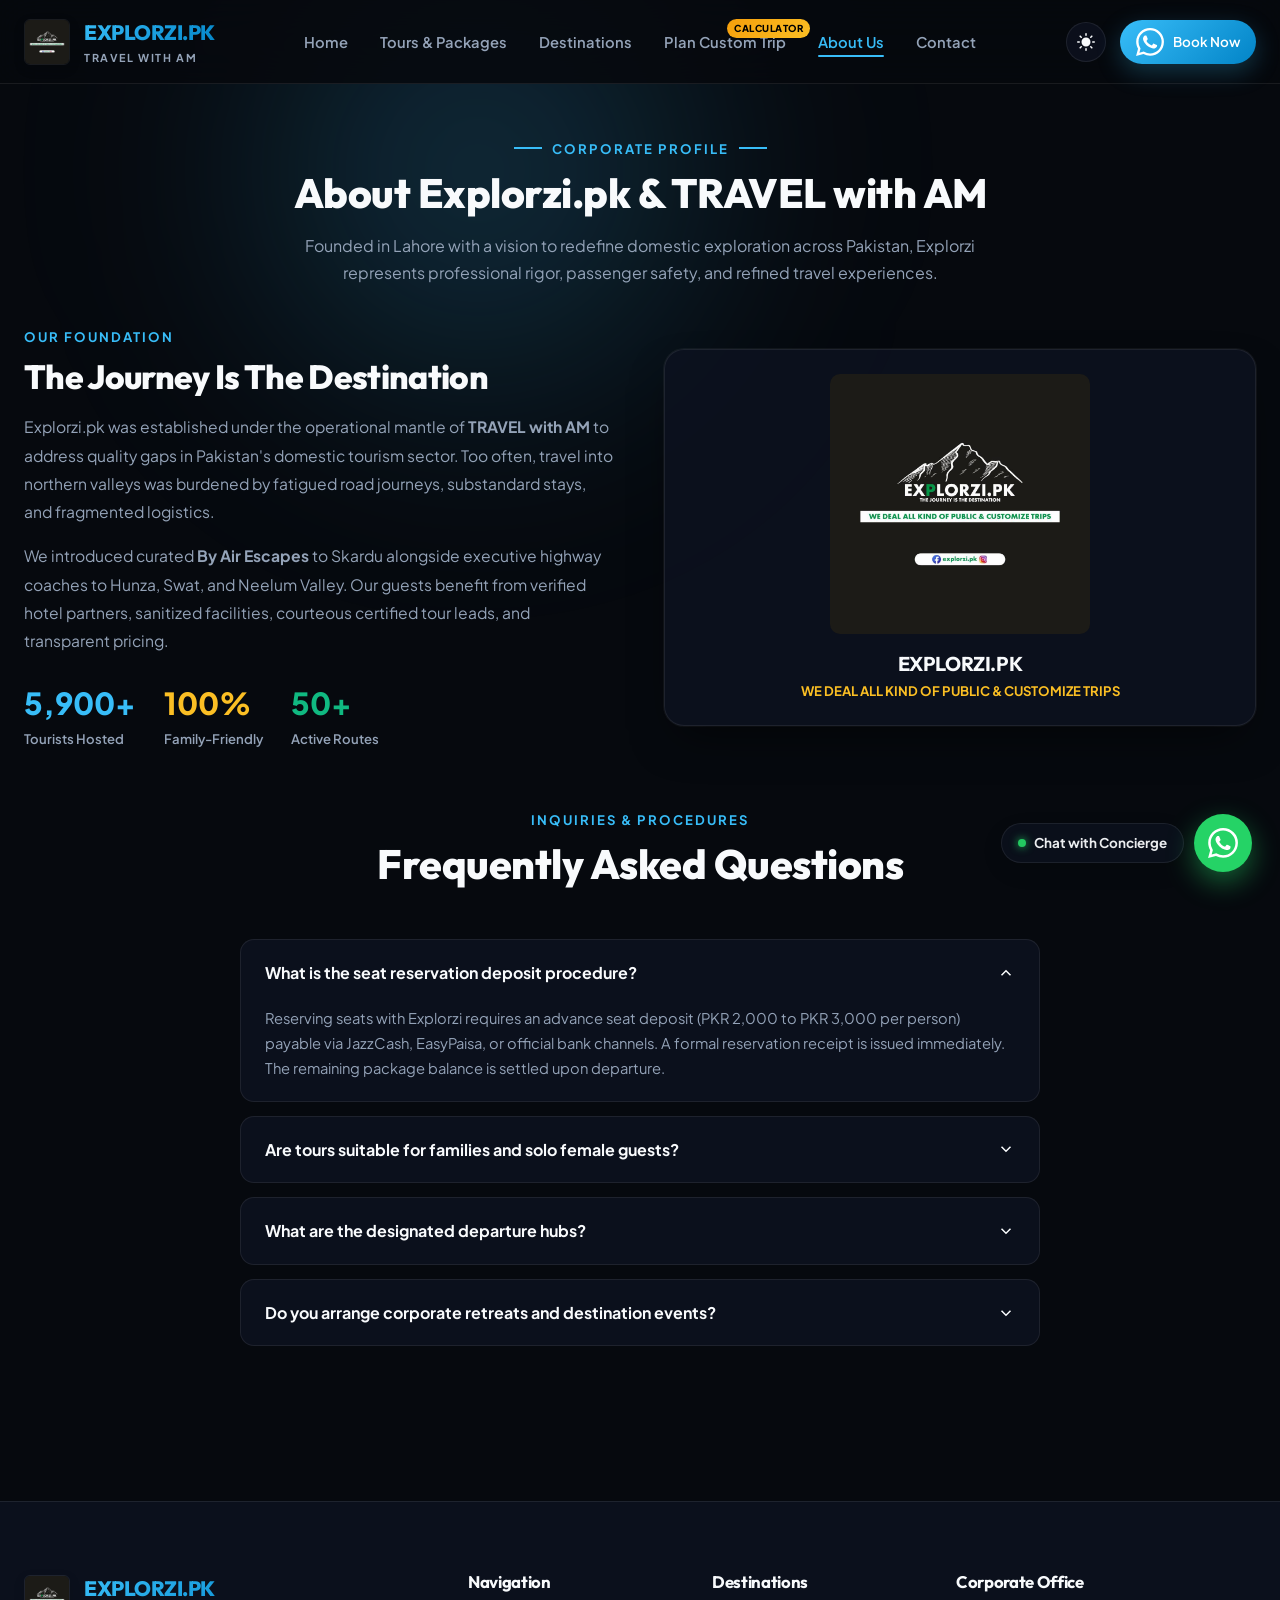
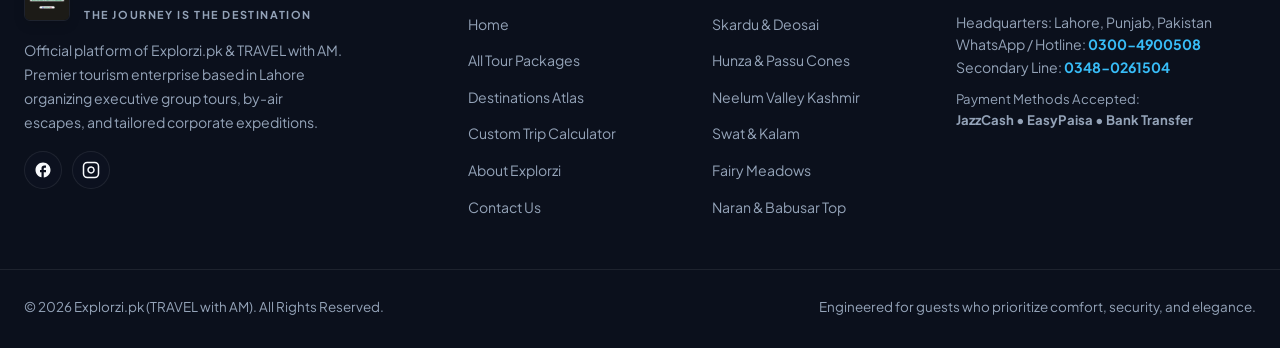
==== commit 36135cef: "fix(ui): eliminate theme flickering on page change, upgrade luxury crystal card reflections, and add" ====
--- a/about.html
+++ b/about.html
@@ -2,6 +2,17 @@
 <html lang="en" data-theme="dark">
 <head>
   <meta charset="UTF-8">
+  <script>
+    (function() {
+      try {
+        var saved = localStorage.getItem('explorzi-theme');
+        var theme = saved ? saved : 'dark';
+        document.documentElement.setAttribute('data-theme', theme);
+      } catch (e) {
+        document.documentElement.setAttribute('data-theme', 'dark');
+      }
+    })();
+  </script>
   <meta name="viewport" content="width=device-width, initial-scale=1.0">
   <title>About Explorzi - Explorzi.pk | TRAVEL with AM</title>
   <link rel="icon" type="image/x-icon" href="favicon.ico">
--- a/assets/css/style.css
+++ b/assets/css/style.css
@@ -108,9 +108,21 @@
   line-height: 1.6;
   min-height: 100vh;
   overflow-x: hidden;
-  transition: background-color 0.35s ease, color 0.35s ease;
   position: relative;
   -webkit-font-smoothing: antialiased;
+}
+
+/* Smooth theme transition ONLY during manual toggle (prevents page-load flicker) */
+html.theme-in-transition,
+html.theme-in-transition *,
+html.theme-in-transition *::before,
+html.theme-in-transition *::after {
+  transition: background-color 0.35s cubic-bezier(0.16, 1, 0.3, 1),
+              border-color 0.35s cubic-bezier(0.16, 1, 0.3, 1),
+              color 0.35s cubic-bezier(0.16, 1, 0.3, 1),
+              fill 0.35s cubic-bezier(0.16, 1, 0.3, 1),
+              box-shadow 0.35s cubic-bezier(0.16, 1, 0.3, 1) !important;
+  transition-delay: 0s !important;
 }
 
 /* Ambient glow accents */
@@ -592,9 +604,9 @@
   color: var(--text-muted);
 }
 
-/* Hero Right Column (Featured 3D Showcase Card) */
+/* Hero Right Column (Featured Showcase Card with Luxury Reflection) */
 .hero-showcase-wrapper {
-  perspective: 1200px;
+  position: relative;
 }
 
 .hero-showcase-card {
@@ -602,10 +614,15 @@
   border: 1px solid var(--border-color);
   border-radius: var(--radius-xl);
   overflow: hidden;
-  box-shadow: var(--card-hover-shadow);
+  box-shadow: var(--card-shadow);
   backdrop-filter: blur(16px);
   position: relative;
-  transition: transform 0.25s cubic-bezier(0.2, 0, 0.2, 1);
+  transition: border-color 0.35s ease, box-shadow 0.35s ease;
+}
+
+.hero-showcase-card:hover {
+  border-color: var(--border-glow);
+  box-shadow: var(--card-hover-shadow);
 }
 
 .showcase-media {
@@ -802,41 +819,114 @@
   line-height: 1.7;
 }
 
-/* --- 3D Parallax & Tilt Card System --- */
+/* --- Executive Card Architecture with Ultra-Luxury Specular Reflections --- */
 .card-3d-wrapper {
-  perspective: 1200px;
-  transform-style: preserve-3d;
-}
-
-.card-3d {
+  position: relative;
+}
+
+.card-3d,
+.feature-card,
+.testimonial-card,
+.hero-showcase-card {
   background: var(--bg-surface);
   border: 1px solid var(--border-color);
   border-radius: var(--radius-lg);
   overflow: hidden;
   box-shadow: var(--card-shadow);
-  transition: transform 0.2s cubic-bezier(0.2, 0, 0.2, 1), box-shadow 0.3s ease, border-color 0.3s ease;
+  transition: border-color 0.35s ease, box-shadow 0.35s ease;
   position: relative;
-  transform-style: preserve-3d;
-  will-change: transform;
-}
-
-.card-3d:hover {
+  isolation: isolate;
+}
+
+.card-3d:hover,
+.feature-card:hover,
+.testimonial-card:hover,
+.hero-showcase-card:hover {
   box-shadow: var(--card-hover-shadow);
   border-color: var(--border-glow);
 }
 
+/* 1. Crystal Diamond Light Beam Sweep (Pure luxury reflection across all cards) */
+.card-3d::after,
+.hero-showcase-card::after,
+.feature-card::after,
+.testimonial-card::after {
+  content: '';
+  position: absolute;
+  top: -60%;
+  left: -130%;
+  width: 65%;
+  height: 220%;
+  background: linear-gradient(
+    115deg,
+    transparent 0%,
+    rgba(255, 255, 255, 0.0) 25%,
+    rgba(255, 255, 255, 0.22) 46%,
+    rgba(255, 255, 255, 0.75) 50%,
+    rgba(255, 255, 255, 0.22) 54%,
+    rgba(255, 255, 255, 0.0) 75%,
+    transparent 100%
+  );
+  transform: rotate(24deg);
+  pointer-events: none;
+  z-index: 15;
+  opacity: 0;
+  transition: none;
+}
+
+.card-3d:hover::after,
+.hero-showcase-card:hover::after,
+.feature-card:hover::after,
+.testimonial-card:hover::after {
+  opacity: 1;
+  left: 220%;
+  transition: left 0.95s cubic-bezier(0.16, 1, 0.3, 1), opacity 0.3s ease;
+}
+
+/* Light Mode Specular Reflection Tuning */
+[data-theme="light"] .card-3d::after,
+[data-theme="light"] .hero-showcase-card::after,
+[data-theme="light"] .feature-card::after,
+[data-theme="light"] .testimonial-card::after {
+  background: linear-gradient(
+    115deg,
+    transparent 0%,
+    rgba(255, 255, 255, 0.0) 20%,
+    rgba(255, 255, 255, 0.45) 45%,
+    rgba(255, 255, 255, 0.95) 50%,
+    rgba(2, 132, 199, 0.2) 53%,
+    rgba(255, 255, 255, 0.0) 75%,
+    transparent 100%
+  );
+}
+
+/* 2. Interactive Spotlight Surface Glare (Softly follows cursor, card stays rock-solid) */
 .card-glare {
   position: absolute;
   inset: 0;
-  background: radial-gradient(circle at var(--mouse-x, 50%) var(--mouse-y, 50%), rgba(255, 255, 255, 0.12) 0%, transparent 60%);
+  background: radial-gradient(
+    450px circle at var(--mouse-x, 50%) var(--mouse-y, 50%),
+    rgba(255, 255, 255, 0.1) 0%,
+    transparent 65%
+  );
   pointer-events: none;
   opacity: 0;
-  transition: opacity 0.3s ease;
+  transition: opacity 0.35s ease;
   z-index: 10;
   border-radius: inherit;
 }
 
-.card-3d:hover .card-glare {
+[data-theme="light"] .card-glare {
+  background: radial-gradient(
+    450px circle at var(--mouse-x, 50%) var(--mouse-y, 50%),
+    rgba(2, 132, 199, 0.08) 0%,
+    transparent 65%
+  );
+}
+
+.card-3d:hover .card-glare,
+.hero-showcase-card:hover .card-glare,
+.feature-card:hover .card-glare {
   opacity: 1;
 }
 
@@ -854,14 +944,14 @@
 }
 
 .card-3d:hover .tour-card-img {
-  transform: scale(1.08);
+  transform: scale(1.04);
 }
 
 .tour-category-tag {
   position: absolute;
   top: 14px;
   left: 14px;
-  background: rgba(9, 13, 22, 0.8);
+  background: rgba(9, 13, 22, 0.82);
   backdrop-filter: blur(8px);
   color: #ffffff;
   font-size: 0.72rem;
@@ -871,7 +961,7 @@
   border: 1px solid rgba(255, 255, 255, 0.18);
   text-transform: uppercase;
   letter-spacing: 0.5px;
-  transform: translateZ(30px);
+  z-index: 5;
 }
 
 .tour-price-badge {
@@ -887,7 +977,7 @@
   border-radius: var(--radius-full);
   box-shadow: 0 4px 15px rgba(0,0,0,0.2);
   border: 1px solid var(--border-color);
-  transform: translateZ(35px);
+  z-index: 5;
 }
 
 .tour-card-body {
@@ -895,7 +985,8 @@
   display: flex;
   flex-direction: column;
   gap: 12px;
-  transform: translateZ(20px);
+  position: relative;
+  z-index: 2;
 }
 
 .tour-meta-row {
@@ -1009,7 +1100,7 @@
 }
 
 .feature-card:hover {
-  transform: translateY(-6px);
+  /* Rock-solid, no movement */
   border-color: var(--primary);
   box-shadow: var(--card-hover-shadow);
 }
@@ -1546,3 +1637,278 @@
   .calculator-card { padding: 22px; }
   .whatsapp-chip { display: none; }
 }
+
+
+/* ==========================================================================
+   HERO 3D ANIMATION & SPATIAL HUD SYSTEM
+   ========================================================================== */
+
+/* 1. Hero Left 3D Live Status Pill */
+.hero-status-badge-3d {
+  display: inline-flex;
+  align-items: center;
+  gap: 10px;
+  background: var(--bg-surface);
+  border: 1px solid var(--border-color);
+  padding: 8px 18px;
+  border-radius: var(--radius-full);
+  margin-bottom: 22px;
+  box-shadow: 0 8px 24px -6px rgba(0, 0, 0, 0.25);
+  backdrop-filter: blur(12px);
+  position: relative;
+  overflow: hidden;
+}
+
+.live-pulse-dot {
+  width: 8px;
+  height: 8px;
+  border-radius: 50%;
+  background: #10b981;
+  position: relative;
+  box-shadow: 0 0 10px #10b981;
+}
+
+.live-pulse-dot::after {
+  content: '';
+  position: absolute;
+  inset: -4px;
+  border-radius: 50%;
+  border: 1.5px solid #10b981;
+  animation: liveRadarPulse 2s cubic-bezier(0.25, 1, 0.5, 1) infinite;
+}
+
+@keyframes liveRadarPulse {
+  0% { transform: scale(0.8); opacity: 1; }
+  100% { transform: scale(2.4); opacity: 0; }
+}
+
+.badge-text-primary {
+  font-size: 0.74rem;
+  font-weight: 800;
+  letter-spacing: 1px;
+  text-transform: uppercase;
+  color: var(--text-main);
+}
+
+.badge-separator {
+  color: var(--text-light);
+  font-weight: 300;
+}
+
+.badge-text-accent {
+  font-size: 0.72rem;
+  font-weight: 700;
+  color: var(--primary);
+  letter-spacing: 0.5px;
+  text-transform: uppercase;
+}
+
+/* 2. Hero Right 3D Spatial Presentation */
+.hero-showcase-wrapper {
+  position: relative;
+  perspective: 1400px;
+  transform-style: preserve-3d;
+  display: flex;
+  justify-content: center;
+  align-items: center;
+}
+
+/* 3D Celestial Compass & Orbit Rings behind card */
+.hero-3d-compass-ring {
+  position: absolute;
+  width: 520px;
+  height: 520px;
+  border: 1.5px dashed rgba(56, 189, 248, 0.22);
+  border-radius: 50%;
+  pointer-events: none;
+  z-index: 1;
+  transform: rotateX(60deg) rotateZ(0deg);
+  animation: rotate3DCompass 36s linear infinite;
+}
+
+.hero-3d-compass-ring::before {
+  content: '';
+  position: absolute;
+  inset: 40px;
+  border: 1px solid rgba(251, 191, 36, 0.18);
+  border-radius: 50%;
+  animation: rotate3DCompassRev 22s linear infinite;
+}
+
+.hero-3d-compass-ring::after {
+  content: '';
+  position: absolute;
+  top: 50%;
+  left: -6px;
+  width: 12px;
+  height: 12px;
+  background: var(--accent-gold);
+  border-radius: 50%;
+  box-shadow: 0 0 16px var(--accent-gold);
+}
+
+@keyframes rotate3DCompass {
+  0% { transform: rotateX(60deg) rotateZ(0deg); }
+  100% { transform: rotateX(60deg) rotateZ(360deg); }
+}
+
+@keyframes rotate3DCompassRev {
+  0% { transform: rotateZ(360deg); }
+  100% { transform: rotateZ(0deg); }
+}
+
+/* Ambient Radial 3D Glow Orb */
+.hero-3d-glow-orb {
+  position: absolute;
+  width: 380px;
+  height: 380px;
+  border-radius: 50%;
+  background: radial-gradient(circle, rgba(56, 189, 248, 0.18) 0%, rgba(251, 191, 36, 0.08) 50%, transparent 70%);
+  filter: blur(50px);
+  pointer-events: none;
+  z-index: 2;
+  animation: pulseGlowOrb 8s ease-in-out infinite alternate;
+}
+
+@keyframes pulseGlowOrb {
+  0% { transform: scale(0.9) translate3d(0, 0, 0); opacity: 0.6; }
+  100% { transform: scale(1.15) translate3d(15px, -15px, 20px); opacity: 0.9; }
+}
+
+/* 3. Hero Showcase Card 3D Depth */
+.hero-showcase-card {
+  position: relative;
+  z-index: 5;
+  transform: rotateY(-5deg) rotateX(3deg);
+  transform-style: preserve-3d;
+  transition: transform 0.6s cubic-bezier(0.16, 1, 0.3, 1), box-shadow 0.6s ease, border-color 0.35s ease;
+  width: 100%;
+}
+
+.hero-showcase-card:hover {
+  transform: rotateY(0deg) rotateX(0deg);
+}
+
+/* 4. Floating 3D Spatial HUD Badges */
+.hero-3d-float-badge {
+  position: absolute;
+  z-index: 20;
+  display: flex;
+  align-items: center;
+  gap: 12px;
+  padding: 10px 18px;
+  border-radius: var(--radius-md);
+  background: var(--bg-surface);
+  border: 1px solid var(--border-color);
+  box-shadow: 0 16px 36px -10px rgba(0, 0, 0, 0.45), 0 0 0 1px var(--border-color);
+  backdrop-filter: blur(16px);
+  pointer-events: auto;
+  transition: transform 0.3s ease, border-color 0.3s ease;
+}
+
+.hero-3d-float-badge:hover {
+  border-color: var(--primary);
+  transform: scale(1.05) translateZ(60px) !important;
+}
+
+.badge-icon-wrap {
+  width: 38px;
+  height: 38px;
+  border-radius: var(--radius-sm);
+  background: rgba(2, 132, 199, 0.14);
+  color: var(--primary);
+  display: flex;
+  align-items: center;
+  justify-content: center;
+  flex-shrink: 0;
+}
+
+.badge-icon-wrap.gold {
+  background: rgba(251, 191, 36, 0.14);
+  color: var(--accent-gold);
+}
+
+.badge-content {
+  display: flex;
+  flex-direction: column;
+}
+
+.badge-content .badge-sub {
+  font-size: 0.68rem;
+  text-transform: uppercase;
+  letter-spacing: 0.6px;
+  font-weight: 700;
+  color: var(--text-muted);
+}
+
+.badge-content .badge-main {
+  font-size: 0.84rem;
+  font-weight: 800;
+  color: var(--text-main);
+  white-space: nowrap;
+}
+
+/* Specific Badge Placements & 3D Float Animations */
+.hero-3d-float-badge.badge-flight {
+  top: -16px;
+  left: -22px;
+  animation: heroFloat3D 6s ease-in-out infinite alternate;
+}
+
+.hero-3d-float-badge.badge-guarantee {
+  bottom: 24px;
+  right: -24px;
+  animation: heroFloat3DReverse 7s ease-in-out infinite alternate;
+}
+
+@keyframes heroFloat3D {
+  0% { transform: translateY(0px) translateZ(40px) rotate(-1deg); }
+  50% { transform: translateY(-8px) translateZ(48px) rotate(1deg); }
+  100% { transform: translateY(4px) translateZ(36px) rotate(-0.5deg); }
+}
+
+@keyframes heroFloat3DReverse {
+  0% { transform: translateY(0px) translateZ(50px) rotate(1deg); }
+  50% { transform: translateY(10px) translateZ(42px) rotate(-1deg); }
+  100% { transform: translateY(-4px) translateZ(54px) rotate(0.5deg); }
+}
+
+/* Mobile & Tablet Adjustments for 3D Elements */
+@media (max-width: 991px) {
+  .hero-3d-compass-ring,
+  .hero-3d-glow-orb {
+    display: none;
+  }
+  
+  .hero-showcase-card {
+    transform: none !important;
+  }
+  
+  .hero-3d-float-badge.badge-flight {
+    top: 10px;
+    left: 10px;
+    animation: none;
+  }
+  
+  .hero-3d-float-badge.badge-guarantee {
+    bottom: 10px;
+    right: 10px;
+    animation: none;
+  }
+}
+
+@media (max-width: 576px) {
+  .hero-3d-float-badge {
+    padding: 6px 12px;
+    gap: 8px;
+  }
+  
+  .badge-icon-wrap {
+    width: 28px;
+    height: 28px;
+  }
+  
+  .badge-content .badge-main {
+    font-size: 0.74rem;
+  }
+}
